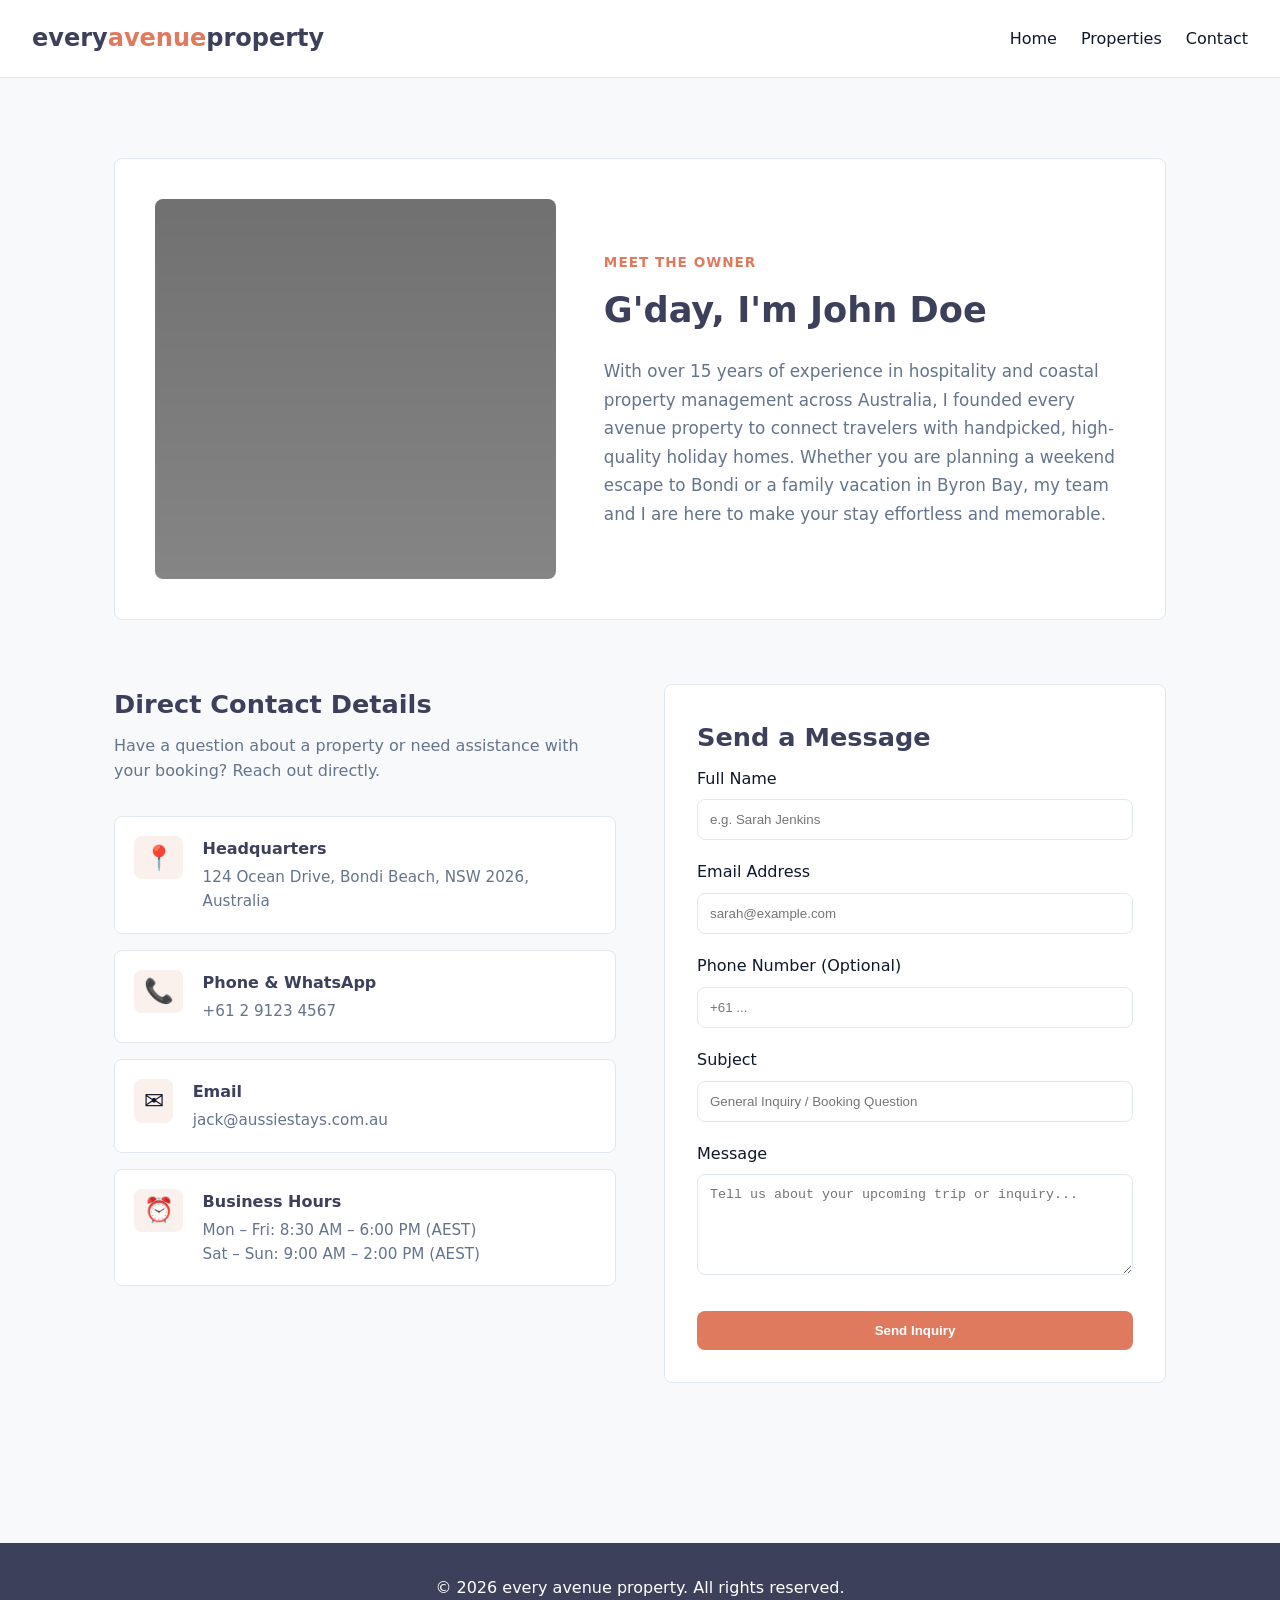
==== pages/contact.html @ 862297a0 "created draft of contact section" ====
<!DOCTYPE html>
<html lang="en">
<head>
    <meta charset="UTF-8">
    <meta name="viewport" content="width=device-width, initial-scale=1.0">
    <title>Contact Us – every avenue property</title>
    <link rel="stylesheet" href="../style.css">
    <script src="../main.js" defer></script>
</head>
<body>
    <header class="navbar">
        <div class="logo">every<span>avenue</span>property</div>
        <button class="menu-toggle" id="mobile-menu" aria-label="Toggle navigation">
            <span class="bar"></span>
            <span class="bar"></span>
            <span class="bar"></span>
        </button>
        <nav class="nav-links" id="nav-links">
            <a href="index.html">Home</a>
            <a href="index.html#properties-section">Properties</a>
            <a href="contact.html" class="active">Contact</a>
        </nav>
    </header>

    <main class="container">
        <!-- Owner Portrait / About Section -->
        <section class="owner-profile">
            <div class="owner-image-wrapper">
                <img src="../assets/h1.png" alt="John Doe, Owner of every avenue property" class="owner-image">
            </div>
            <div class="owner-info">
                <span class="sub-heading">Meet the Owner</span>
                <h1>G'day, I'm John Doe</h1>
                <p class="owner-bio">
                    With over 15 years of experience in hospitality and coastal property management across Australia, 
                    I founded every avenue property to connect travelers with handpicked, high-quality holiday homes. 
                    Whether you are planning a weekend escape to Bondi or a family vacation in Byron Bay, 
                    my team and I are here to make your stay effortless and memorable.
                </p>
            </div>
        </section>

        <!-- Contact Grid: Details & Form -->
        <section class="contact-grid-wrapper">
            <!-- Contact Info Cards -->
            <div class="contact-info-cards">
                <h2>Direct Contact Details</h2>
                <p class="contact-subtext">Have a question about a property or need assistance with your booking? Reach out directly.</p>

                <div class="info-card">
                    <div class="info-icon">📍</div>
                    <div>
                        <h3>Headquarters</h3>
                        <p>124 Ocean Drive, Bondi Beach, NSW 2026, Australia</p>
                    </div>
                </div>

                <div class="info-card">
                    <div class="info-icon">📞</div>
                    <div>
                        <h3>Phone & WhatsApp</h3>
                        <p><a href="tel:+61291234567">+61 2 9123 4567</a></p>
                    </div>
                </div>

                <div class="info-card">
                    <div class="info-icon">✉️</div>
                    <div>
                        <h3>Email</h3>
                        <p><a href="mailto:jack@aussiestays.com.au">jack@aussiestays.com.au</a></p>
                    </div>
                </div>

                <div class="info-card">
                    <div class="info-icon">⏰</div>
                    <div>
                        <h3>Business Hours</h3>
                        <p>Mon – Fri: 8:30 AM – 6:00 PM (AEST)<br>Sat – Sun: 9:00 AM – 2:00 PM (AEST)</p>
                    </div>
                </div>
            </div>

            <!-- Contact Form -->
            <div class="contact-form-wrapper">
                <h2>Send a Message</h2>
                <form id="contact-page-form" class="contact-form">
                    <div class="form-group">
                        <label for="contact-name">Full Name</label>
                        <input type="text" id="contact-name" required placeholder="e.g. Sarah Jenkins">
                    </div>
                    <div class="form-group">
                        <label for="contact-email">Email Address</label>
                        <input type="email" id="contact-email" required placeholder="sarah@example.com">
                    </div>
                    <div class="form-group">
                        <label for="contact-phone">Phone Number (Optional)</label>
                        <input type="tel" id="contact-phone" placeholder="+61 ...">
                    </div>
                    <div class="form-group">
                        <label for="contact-subject">Subject</label>
                        <input type="text" id="contact-subject" placeholder="General Inquiry / Booking Question">
                    </div>
                    <div class="form-group">
                        <label for="contact-message">Message</label>
                        <textarea id="contact-message" rows="5" required placeholder="Tell us about your upcoming trip or inquiry..."></textarea>
                    </div>
                    <button type="submit" class="btn primary-btn full-width">Send Inquiry</button>
                </form>
            </div>
        </section>
    </main>

    <footer>
        <p>&copy; 2026 every avenue property. All rights reserved.</p>
    </footer>
</body>
</html>
---- style.css ----
:root {
    --bg-main: #F8F9FA;
    --bg-card: #FFFFFF;
    --text-primary: #0F172A;
    --text-muted: #64748B;
    --accent-orange: #E07A5F;
    --accent-blue: #3D405B;
    --accent-hover: #D0694E;
    --border-color: #E2E8F0;
    --radius: 8px;
    --transition: all 0.3s ease;
}

* {
    box-sizing: border-box;
    margin: 0;
    padding: 0;
}

body {
    font-family: system-ui, -apple-system, BlinkMacSystemFont, 'Segoe UI', Roboto, sans-serif;
    background-color: var(--bg-main);
    color: var(--text-primary);
    line-height: 1.6;
}

.hidden {
    display: none !important;
}

/* Navbar & Burger Menu */
.navbar {
    display: flex;
    justify-content: space-between;
    align-items: center;
    padding: 1.2rem 2rem;
    background-color: var(--bg-card);
    border-bottom: 1px solid var(--border-color);
    position: sticky;
    top: 0;
    z-index: 100;
}

.logo {
    font-size: 1.5rem;
    font-weight: 700;
    color: var(--accent-blue);
}

.logo span {
    color: var(--accent-orange);
}

.nav-links {
    display: flex;
    gap: 1.5rem;
}

.nav-links a {
    text-decoration: none;
    color: var(--text-primary);
    font-weight: 500;
}

.menu-toggle {
    display: none;
    flex-direction: column;
    gap: 5px;
    background: none;
    border: none;
    cursor: pointer;
}

.bar {
    width: 25px;
    height: 3px;
    background-color: var(--text-primary);
    border-radius: 2px;
}

/* Layout Elements */
.container {
    max-width: 1100px;
    margin: 0 auto;
    padding: 3rem 1.5rem;
}

.hero {
    background: linear-gradient(rgba(15, 23, 42, 0.6), rgba(15, 23, 42, 0.6)), 
                url('https://images.unsplash.com/photo-1507525428034-b723cf961d3e?auto=format&fit=crop&w=1200&q=80') center/cover no-repeat;
    height: 60vh;
    display: flex;
    align-items: center;
    justify-content: center;
    text-align: center;
    color: #FFF;
    padding: 0 1rem;
}

.hero-content h1 { font-size: 2.5rem; margin-bottom: 1rem; }
.section h2 { text-align: center; color: var(--accent-blue); margin-bottom: 2rem; }
.bg-light { background-color: #F1F5F9; }

/* Property Grid Tiles */
.property-grid {
    display: grid;
    grid-template-columns: repeat(auto-fit, minmax(300px, 1fr));
    gap: 2rem;
}

.card {
    background: var(--bg-card);
    border-radius: var(--radius);
    overflow: hidden;
    border: 1px solid var(--border-color);
    cursor: pointer;
    transition: var(--transition);
}

.card:hover {
    transform: translateY(-5px);
    box-shadow: 0 10px 20px rgba(0,0,0,0.08);
}

.card-img { width: 100%; height: 220px; object-fit: cover; }
.card-body { padding: 1.5rem; }
.card-price { color: var(--accent-orange); font-size: 1.25rem; font-weight: 700; margin-top: 0.5rem; }

/* Detail Page & Slideshow */
.detail-container {
    display: grid;
    grid-template-columns: 1fr 1fr;
    gap: 2.5rem;
    margin-top: 2rem;
}

.slideshow-container {
    position: relative;
    height: 380px;
    background: #000;
    border-radius: var(--radius);
    overflow: hidden;
}

.slideshow-container img {
    width: 100%;
    height: 100%;
    object-fit: cover;
}

.slide-prev, .slide-next {
    position: absolute;
    top: 50%;
    transform: translateY(-50%);
    background: rgba(15, 23, 42, 0.6);
    color: white;
    border: none;
    padding: 0.75rem 1rem;
    cursor: pointer;
    border-radius: var(--radius);
}

.slide-prev { left: 10px; }
.slide-next { right: 10px; }

.location-tag { color: var(--text-muted); font-weight: 500; margin-bottom: 0.5rem; }
.price-tag { font-size: 1.5rem; color: var(--accent-orange); font-weight: 700; margin-bottom: 1rem; }
.booking-box {
    margin-top: 2rem;
    padding: 1.5rem;
    background: #FFF;
    border: 1px solid var(--border-color);
    border-radius: var(--radius);
}

/* Buttons & Inputs */
.btn {
    display: inline-block;
    padding: 0.75rem 1.5rem;
    border-radius: var(--radius);
    text-decoration: none;
    font-weight: 600;
    cursor: pointer;
    border: none;
    transition: var(--transition);
}

.primary-btn { background-color: var(--accent-orange); color: #FFF; }
.primary-btn:hover { background-color: var(--accent-hover); }
.secondary-btn { background-color: var(--accent-blue); color: #FFF; }
.full-width { display: block; text-align: center; width: 100%; margin-top: 1rem; }

.filter-bar { display: flex; justify-content: center; gap: 1rem; margin-bottom: 2rem; }
.filter-btn { padding: 0.5rem 1rem; border: 1px solid var(--border-color); background: var(--bg-card); border-radius: var(--radius); cursor: pointer; }
.filter-btn.active { background: var(--accent-blue); color: #FFF; }

.contact-container { max-width: 600px; }
.contact-form { display: flex; flex-direction: column; gap: 1.2rem; }
.form-group { display: flex; flex-direction: column; gap: 0.5rem; }
.form-group input, .form-group textarea { padding: 0.75rem; border: 1px solid var(--border-color); border-radius: var(--radius); }

footer { text-align: center; padding: 2rem; background-color: var(--accent-blue); color: #FFF; margin-top: 4rem; }

/* Mobile Menu Media Query */
@media (max-width: 768px) {
    .menu-toggle { display: flex; }
    .nav-links {
        display: none;
        position: absolute;
        top: 100%;
        left: 0;
        right: 0;
        background-color: var(--bg-card);
        flex-direction: column;
        padding: 1.5rem;
        border-bottom: 1px solid var(--border-color);
    }
    .nav-links.active { display: flex; }
    .detail-container { grid-template-columns: 1fr; }
}


/* ==========================================
   Contact Page & Owner Portrait Styles
   ========================================== */

/* Owner Portrait Section */
.owner-profile {
    display: grid;
    grid-template-columns: 1fr 1.3fr;
    gap: 3rem;
    align-items: center;
    margin-top: 2rem;
    margin-bottom: 4rem;
    background: var(--bg-card);
    padding: 2.5rem;
    border-radius: var(--radius);
    border: 1px solid var(--border-color);
}

.owner-image-wrapper {
    width: 100%;
    height: 380px;
    border-radius: var(--radius);
    overflow: hidden;
}

.owner-img {
    width: 100%;
    height: 100%;
    object-fit: cover;
    display: block;
}

.sub-heading {
    display: inline-block;
    color: var(--accent-orange);
    font-weight: 700;
    text-transform: uppercase;
    letter-spacing: 1px;
    font-size: 0.85rem;
    margin-bottom: 0.5rem;
}

.owner-info h1 {
    font-size: 2.2rem;
    color: var(--accent-blue);
    margin-bottom: 1.2rem;
}

.owner-bio {
    color: var(--text-muted);
    font-size: 1.05rem;
    line-height: 1.7;
}

/* Contact Grid Layout */
.contact-grid-wrapper {
    display: grid;
    grid-template-columns: 1fr 1fr;
    gap: 3rem;
    align-items: start;
    margin-bottom: 3rem;
}

.contact-info-cards h2, 
.contact-form-wrapper h2 {
    color: var(--accent-blue);
    font-size: 1.6rem;
    margin-bottom: 0.5rem;
}

.contact-subtext {
    color: var(--text-muted);
    margin-bottom: 2rem;
}

/* Single Contact Info Cards */
.info-card {
    display: flex;
    align-items: flex-start;
    gap: 1.2rem;
    background: var(--bg-card);
    padding: 1.2rem;
    border-radius: var(--radius);
    border: 1px solid var(--border-color);
    margin-bottom: 1rem;
}

.info-icon {
    font-size: 1.5rem;
    background: #FAF0EC; /* Sehr helle Orange-Nuance als Hintergrund */
    padding: 0.6rem;
    border-radius: var(--radius);
    line-height: 1;
}

.info-card h3 {
    font-size: 1rem;
    color: var(--accent-blue);
    margin-bottom: 0.2rem;
}

.info-card p, .info-card a {
    color: var(--text-muted);
    font-size: 0.95rem;
    text-decoration: none;
    transition: var(--transition);
}

.info-card a:hover {
    color: var(--accent-orange);
}

.contact-form-wrapper {
    background: var(--bg-card);
    padding: 2rem;
    border-radius: var(--radius);
    border: 1px solid var(--border-color);
}

/* Responsive Styles for Contact Page */
@media (max-width: 900px) {
    .owner-profile {
        grid-template-columns: 1fr;
        gap: 2rem;
        padding: 1.5rem;
    }

    .owner-image-wrapper {
        height: 300px;
    }

    .contact-grid-wrapper {
        grid-template-columns: 1fr;
        gap: 2rem;
    }
}
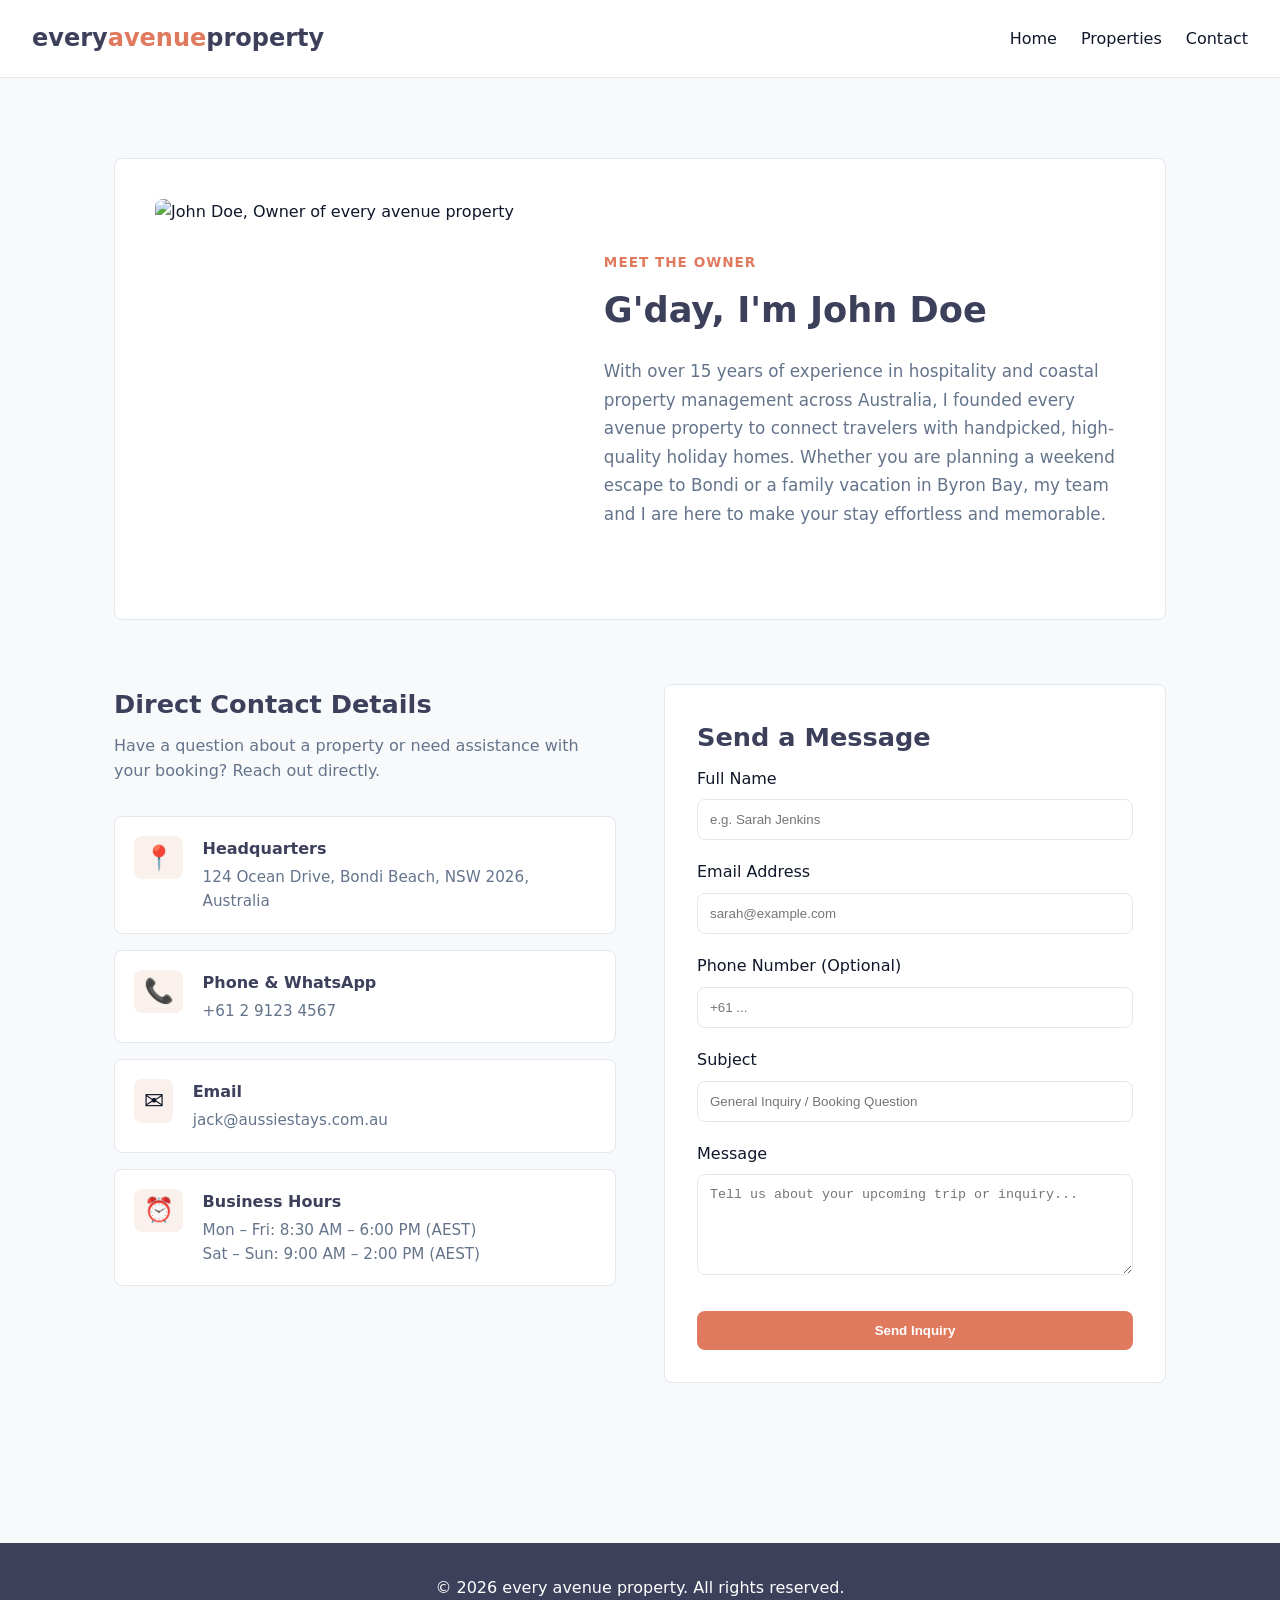
==== commit 40fcfc0a: "description changes" ====
--- a/pages/contact.html
+++ b/pages/contact.html
@@ -5,7 +5,7 @@
     <meta name="viewport" content="width=device-width, initial-scale=1.0">
     <title>Contact Us – every avenue property</title>
     <link rel="stylesheet" href="../style.css">
-    <script src="../main.js" defer></script>
+    <script src="../script.js" defer></script>
 </head>
 <body>
     <header class="navbar">
@@ -84,25 +84,28 @@
             <div class="contact-form-wrapper">
                 <h2>Send a Message</h2>
                 <form id="contact-page-form" class="contact-form">
+                    <input type="hidden" name="access_key" value="YOUR_WEB3FORMS_ACCESS_KEY">
+                    <input type="hidden" name="subject" value="New contact page inquiry">
+                    <input type="hidden" name="from_name" value="Every Avenue Property website">
                     <div class="form-group">
                         <label for="contact-name">Full Name</label>
-                        <input type="text" id="contact-name" required placeholder="e.g. Sarah Jenkins">
+                        <input type="text" id="contact-name" name="name" required placeholder="e.g. Sarah Jenkins">
                     </div>
                     <div class="form-group">
                         <label for="contact-email">Email Address</label>
-                        <input type="email" id="contact-email" required placeholder="sarah@example.com">
+                        <input type="email" id="contact-email" name="email" required placeholder="sarah@example.com">
                     </div>
                     <div class="form-group">
                         <label for="contact-phone">Phone Number (Optional)</label>
-                        <input type="tel" id="contact-phone" placeholder="+61 ...">
+                        <input type="tel" id="contact-phone" name="phone" placeholder="+61 ...">
                     </div>
                     <div class="form-group">
                         <label for="contact-subject">Subject</label>
-                        <input type="text" id="contact-subject" placeholder="General Inquiry / Booking Question">
+                        <input type="text" id="contact-subject" name="inquiry_subject" placeholder="General Inquiry / Booking Question">
                     </div>
                     <div class="form-group">
                         <label for="contact-message">Message</label>
-                        <textarea id="contact-message" rows="5" required placeholder="Tell us about your upcoming trip or inquiry..."></textarea>
+                        <textarea id="contact-message" name="message" rows="5" required placeholder="Tell us about your upcoming trip or inquiry..."></textarea>
                     </div>
                     <button type="submit" class="btn primary-btn full-width">Send Inquiry</button>
                 </form>
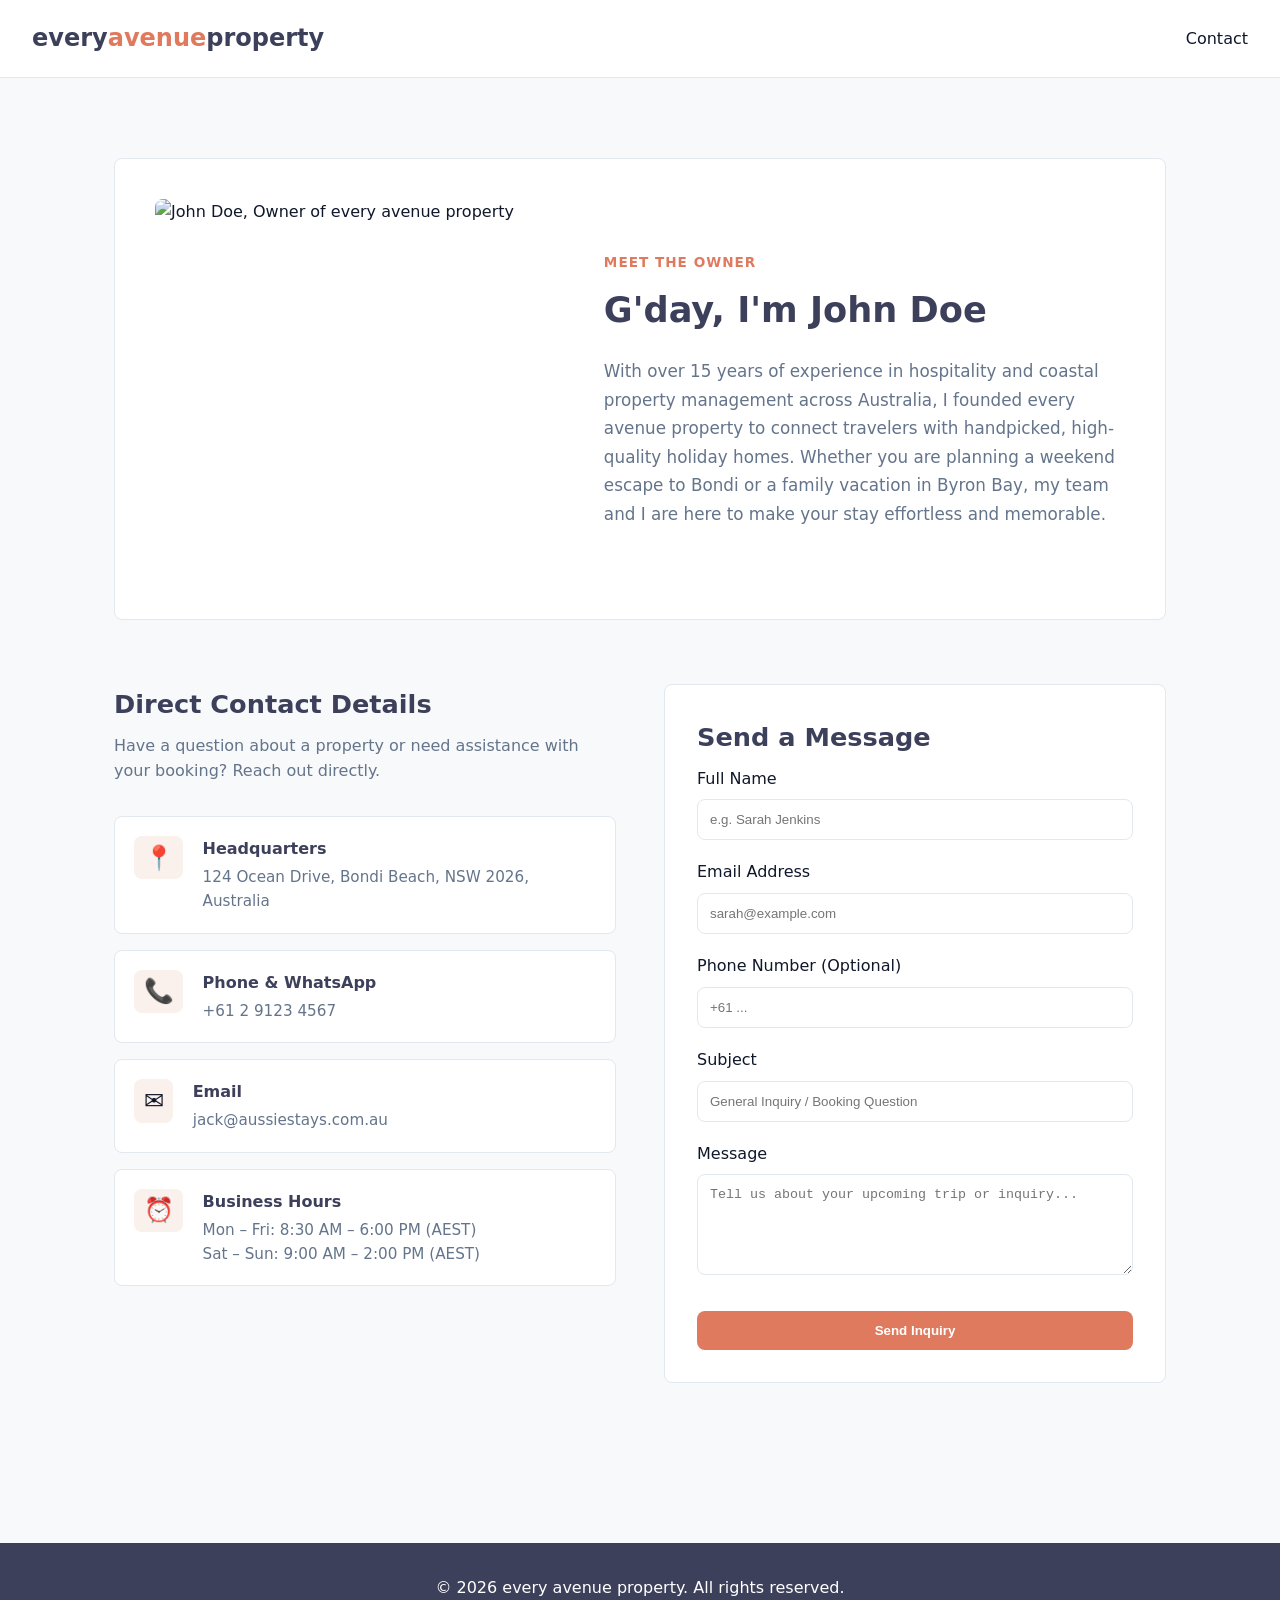
==== commit e312101b: "access token + changed header" ====
--- a/pages/contact.html
+++ b/pages/contact.html
@@ -9,15 +9,13 @@
 </head>
 <body>
     <header class="navbar">
-        <div class="logo">every<span>avenue</span>property</div>
+        <a href="../index.html" class="logo">every<span>avenue</span>property</a>
         <button class="menu-toggle" id="mobile-menu" aria-label="Toggle navigation">
             <span class="bar"></span>
             <span class="bar"></span>
             <span class="bar"></span>
         </button>
         <nav class="nav-links" id="nav-links">
-            <a href="index.html">Home</a>
-            <a href="index.html#properties-section">Properties</a>
             <a href="contact.html" class="active">Contact</a>
         </nav>
     </header>
@@ -84,7 +82,7 @@
             <div class="contact-form-wrapper">
                 <h2>Send a Message</h2>
                 <form id="contact-page-form" class="contact-form">
-                    <input type="hidden" name="access_key" value="YOUR_WEB3FORMS_ACCESS_KEY">
+                    <input type="hidden" name="access_key" value="94e8efa3-0020-4e5c-9639-8020df022ca0">
                     <input type="hidden" name="subject" value="New contact page inquiry">
                     <input type="hidden" name="from_name" value="Every Avenue Property website">
                     <div class="form-group">
--- a/style.css
+++ b/style.css
@@ -45,6 +45,7 @@
     font-size: 1.5rem;
     font-weight: 700;
     color: var(--accent-blue);
+    text-decoration: none;
 }
 
 .logo span {
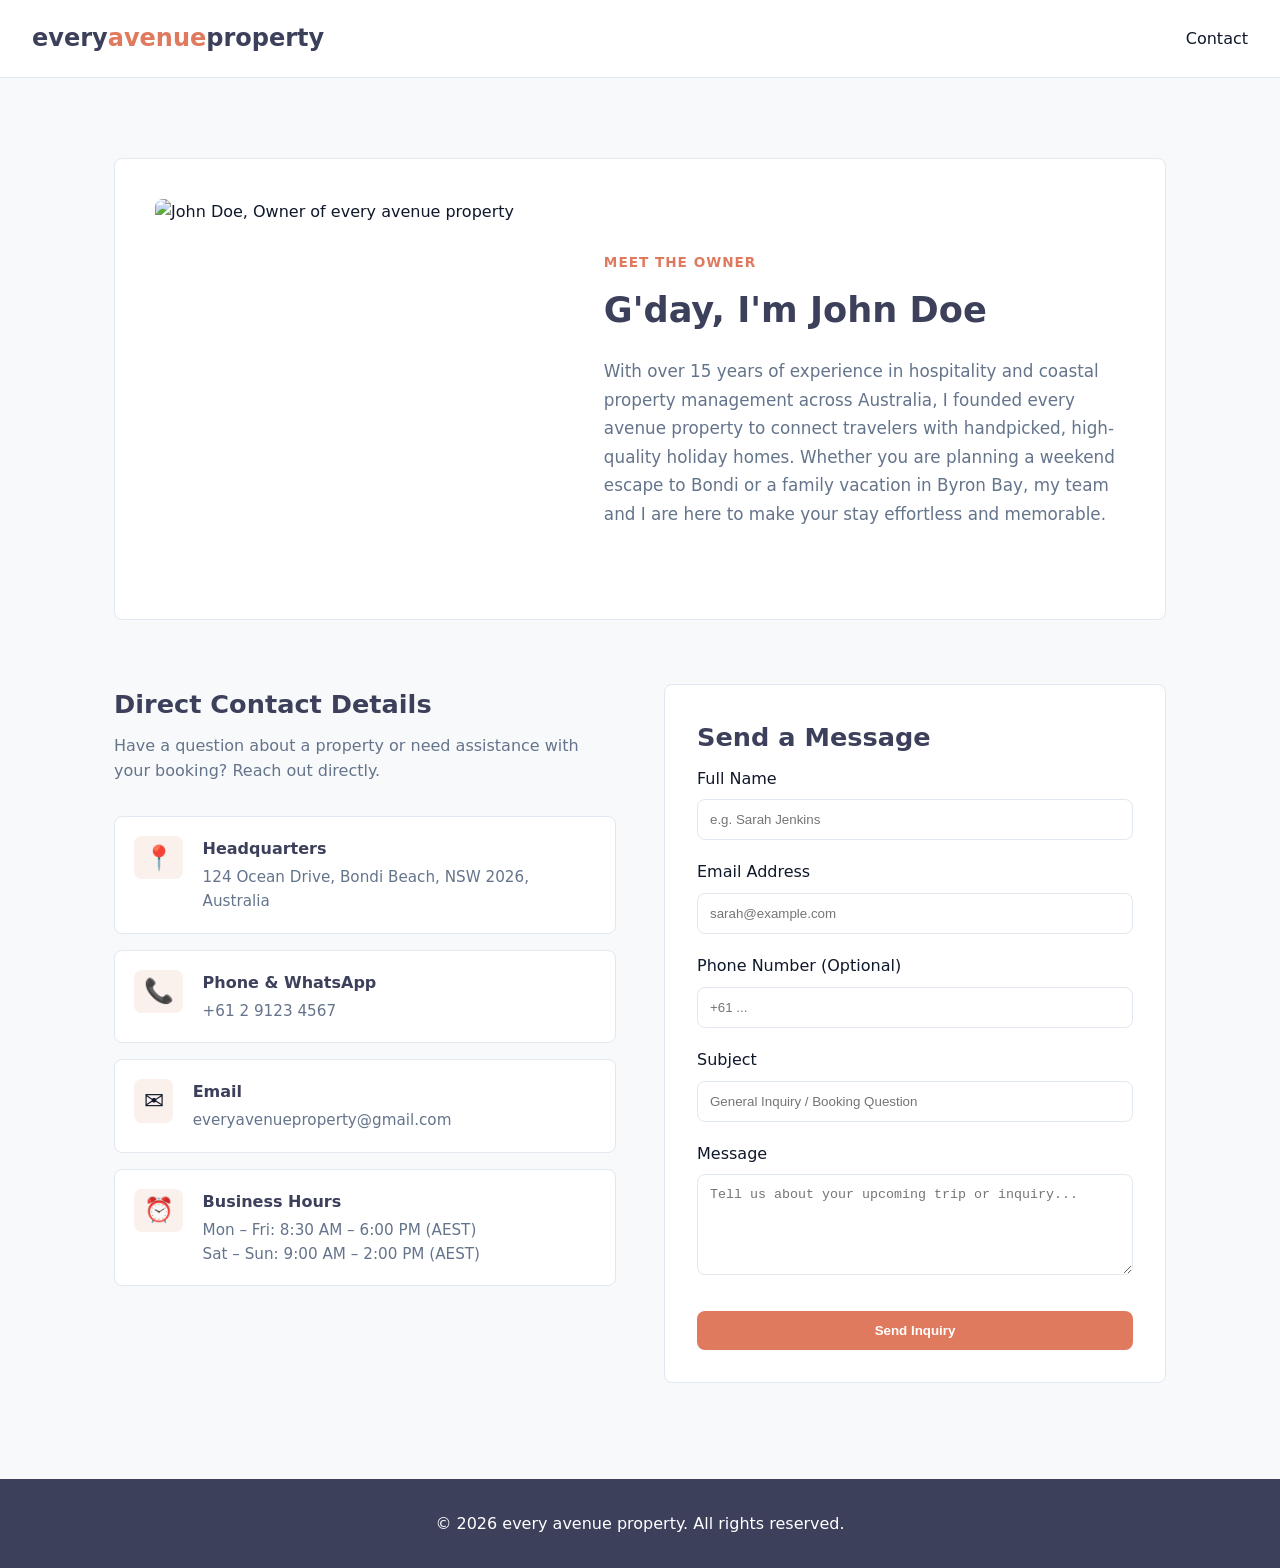
==== commit bc510169: "profile picture add" ====
--- a/pages/contact.html
+++ b/pages/contact.html
@@ -24,7 +24,7 @@
         <!-- Owner Portrait / About Section -->
         <section class="owner-profile">
             <div class="owner-image-wrapper">
-                <img src="../assets/h1.png" alt="John Doe, Owner of every avenue property" class="owner-image">
+                <img src="assets/contact_pic/profilepicutre.png" alt="John Doe, Owner of every avenue property" class="owner-image">
             </div>
             <div class="owner-info">
                 <span class="sub-heading">Meet the Owner</span>
@@ -65,7 +65,7 @@
                     <div class="info-icon">✉️</div>
                     <div>
                         <h3>Email</h3>
-                        <p><a href="mailto:jack@aussiestays.com.au">jack@aussiestays.com.au</a></p>
+                        <p><a href="mailto:everyavenueproperty@gmail.com">everyavenueproperty@gmail.com</a></p>
                     </div>
                 </div>
 
--- a/style.css
+++ b/style.css
@@ -22,6 +22,13 @@
     background-color: var(--bg-main);
     color: var(--text-primary);
     line-height: 1.6;
+    min-height: 100vh;
+    display: flex;
+    flex-direction: column;
+}
+
+main {
+    flex: 1;
 }
 
 .hidden {
@@ -200,7 +207,7 @@
 .form-group { display: flex; flex-direction: column; gap: 0.5rem; }
 .form-group input, .form-group textarea { padding: 0.75rem; border: 1px solid var(--border-color); border-radius: var(--radius); }
 
-footer { text-align: center; padding: 2rem; background-color: var(--accent-blue); color: #FFF; margin-top: 4rem; }
+footer { text-align: center; padding: 2rem; background-color: var(--accent-blue); color: #FFF; margin-top: auto; }
 
 /* Mobile Menu Media Query */
 @media (max-width: 768px) {
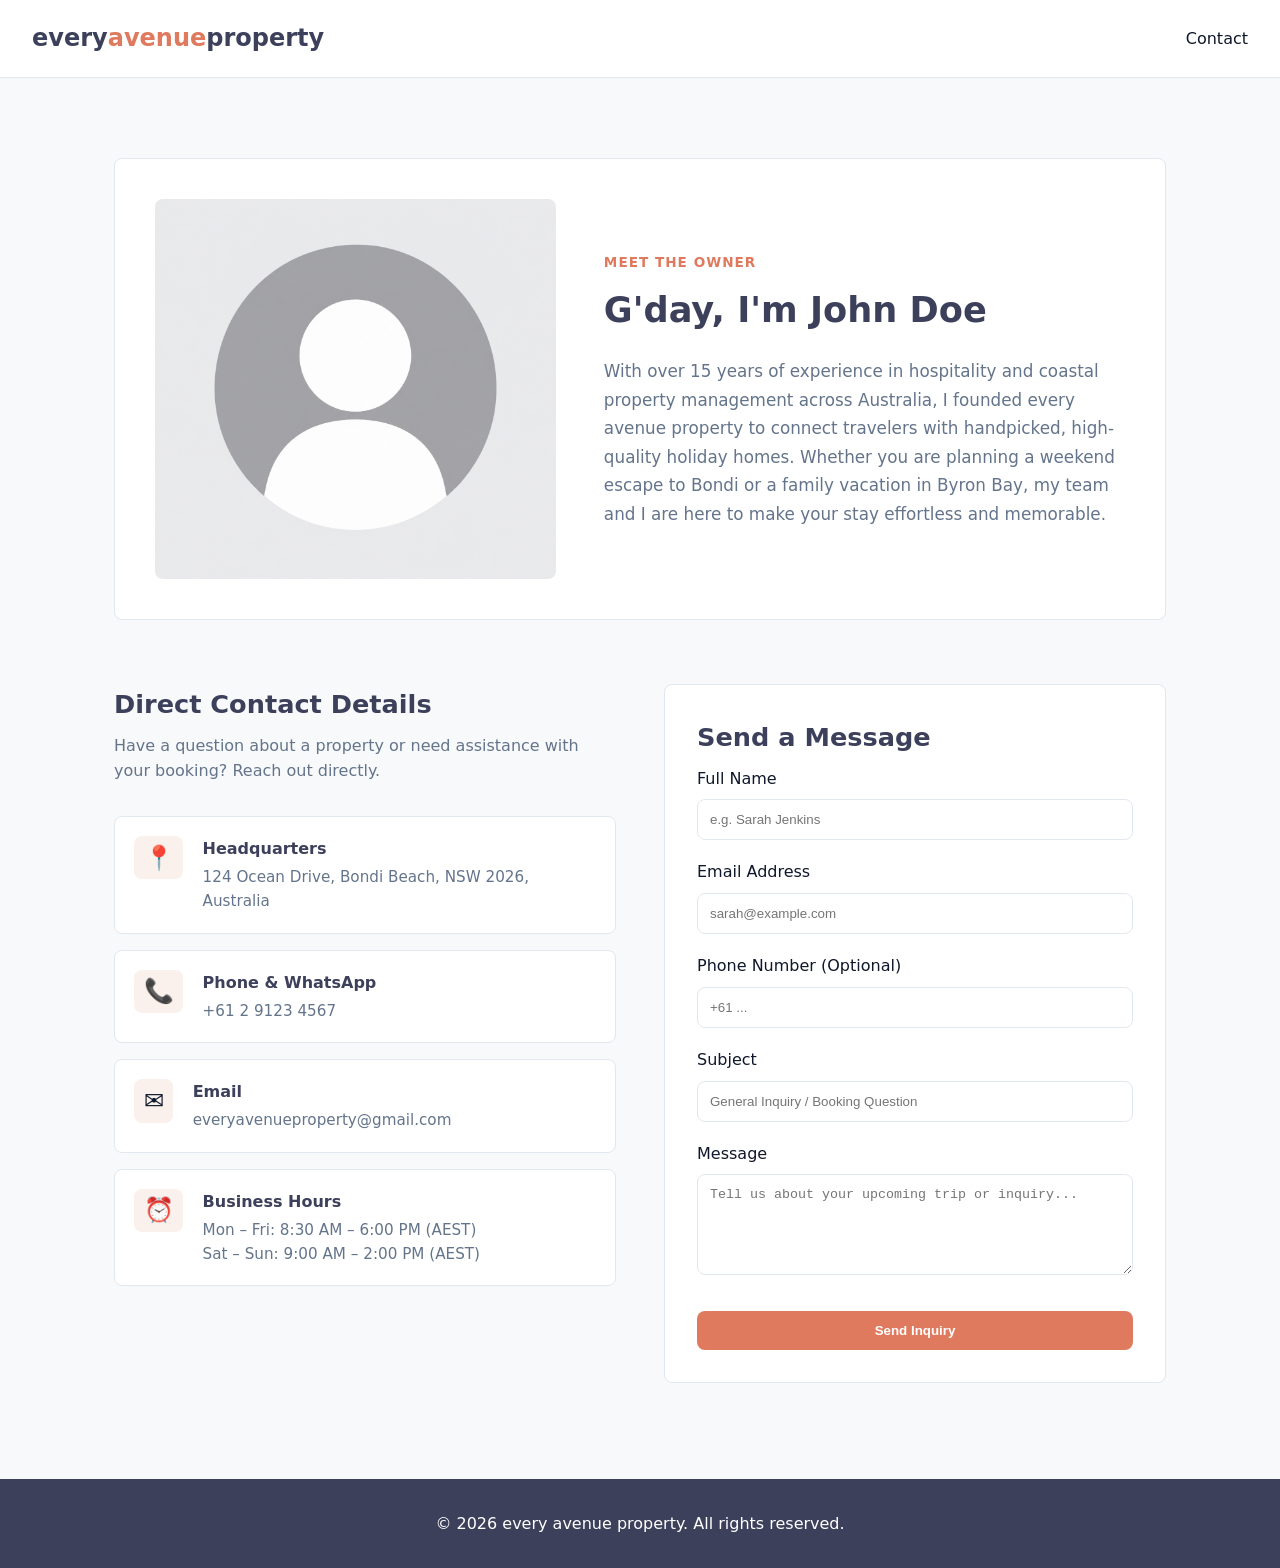
==== commit 8d535a04: "fixed missing display of" ====
--- a/pages/contact.html
+++ b/pages/contact.html
@@ -24,7 +24,7 @@
         <!-- Owner Portrait / About Section -->
         <section class="owner-profile">
             <div class="owner-image-wrapper">
-                <img src="assets/contact_pic/profilepicutre.png" alt="John Doe, Owner of every avenue property" class="owner-image">
+                <img src="../assets/contact_pic/profilepicutre.png" alt="John Doe, Owner of every avenue property" class="owner-image">
             </div>
             <div class="owner-info">
                 <span class="sub-heading">Meet the Owner</span>
--- a/style.css
+++ b/style.css
@@ -253,7 +253,7 @@
     overflow: hidden;
 }
 
-.owner-img {
+.owner-image {
     width: 100%;
     height: 100%;
     object-fit: cover;
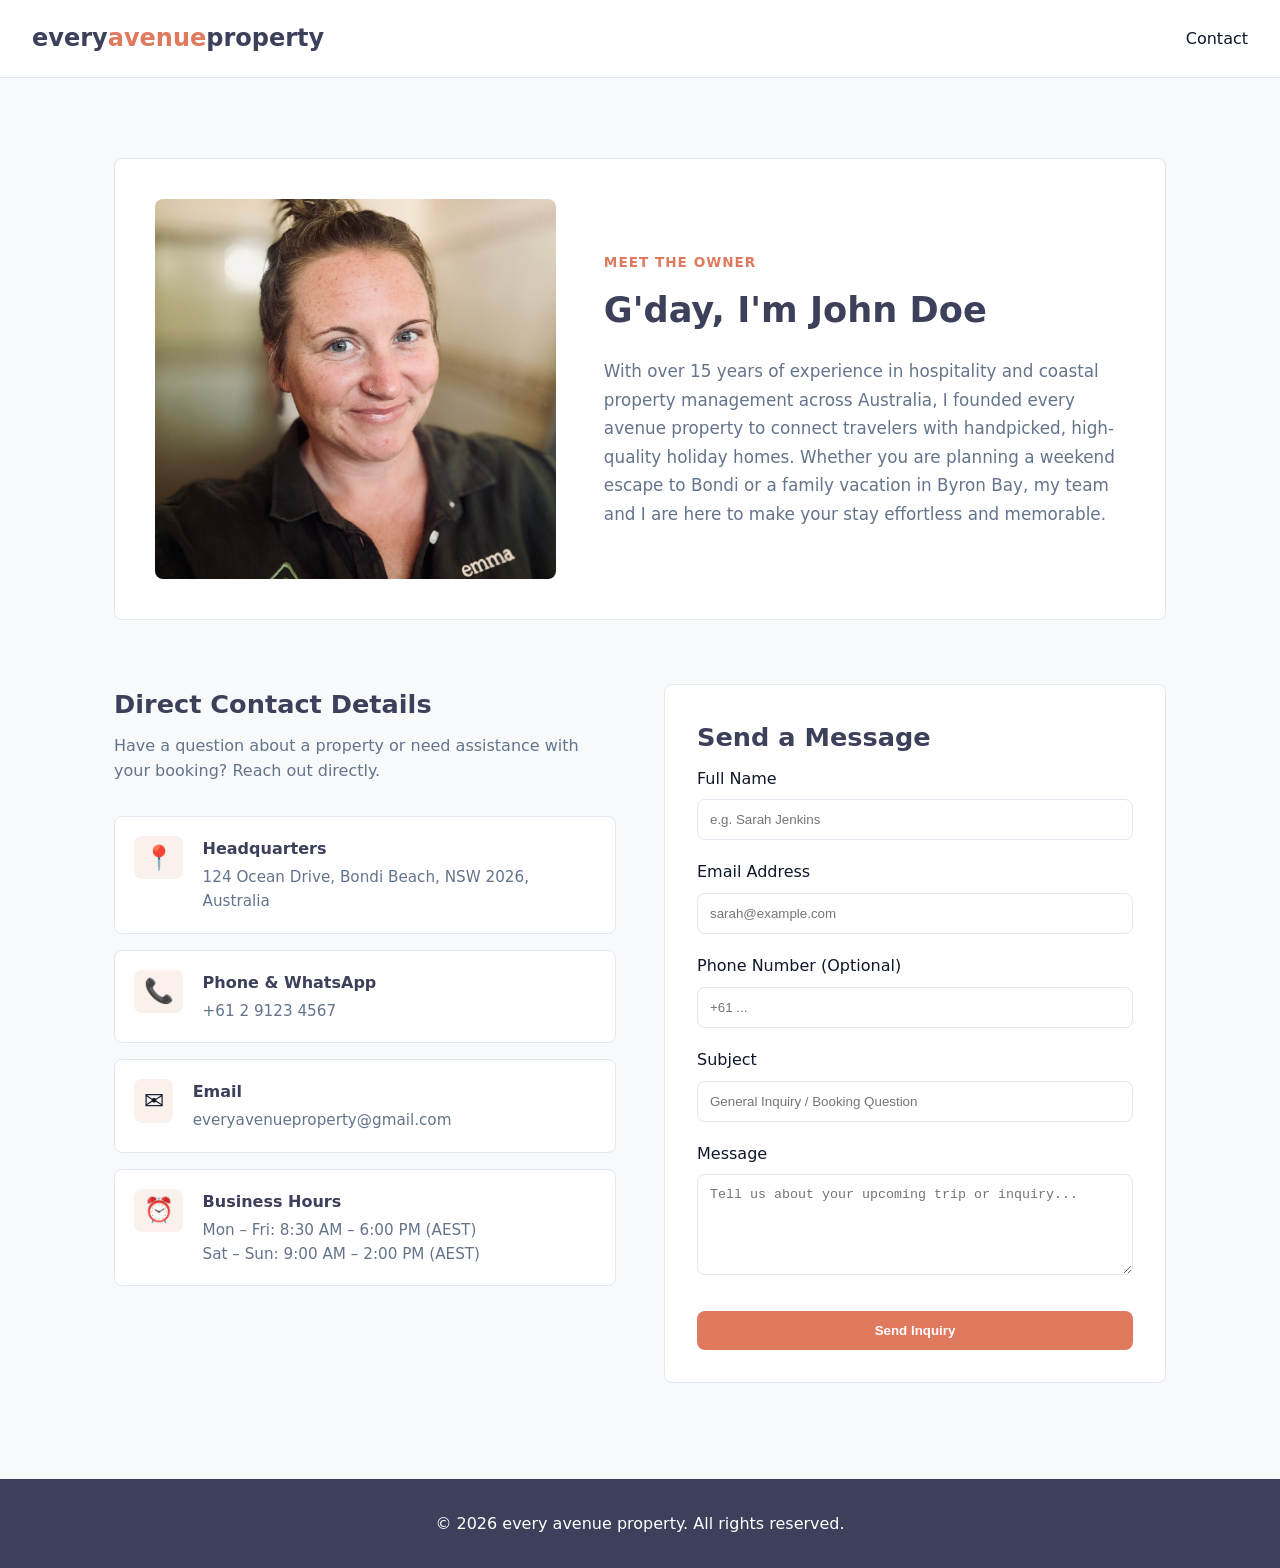
==== commit f3ef3a62: "picture upload" ====
--- a/pages/contact.html
+++ b/pages/contact.html
@@ -24,7 +24,7 @@
         <!-- Owner Portrait / About Section -->
         <section class="owner-profile">
             <div class="owner-image-wrapper">
-                <img src="../assets/contact_pic/profilepicutre.png" alt="John Doe, Owner of every avenue property" class="owner-image">
+                <img src="../assets/contact_pic/websiteEmma.png" alt="Emma Fairhurst, Owner of every avenue property" class="owner-image">
             </div>
             <div class="owner-info">
                 <span class="sub-heading">Meet the Owner</span>
